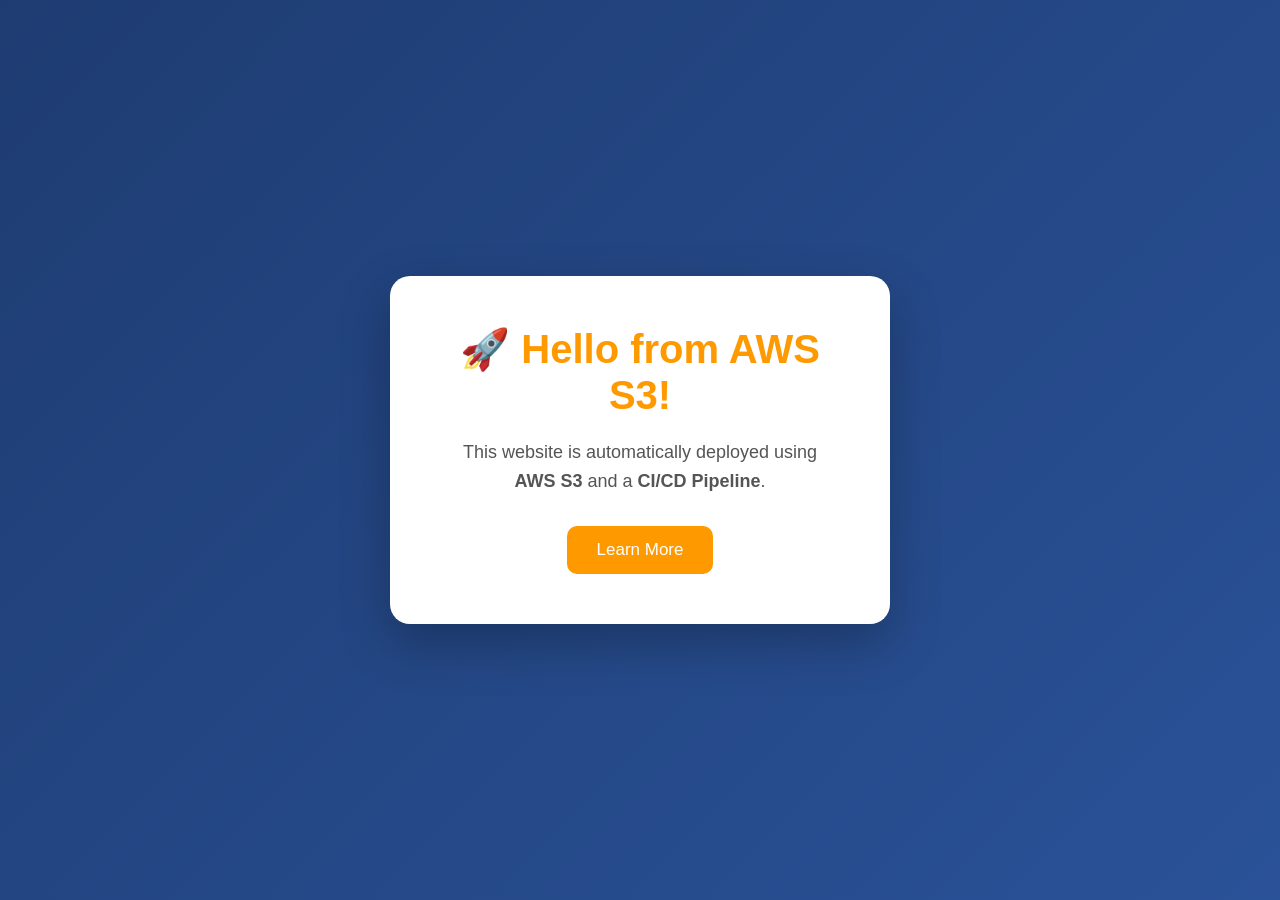
==== index.html @ dc31e112 "First Version of the Page" ====
<!DOCTYPE html>
<html lang="en">
<head>
    <meta charset="UTF-8">
    <meta name="viewport" content="width=device-width, initial-scale=1.0">
    <title>AWS CI/CD Demo</title>
    <link rel="stylesheet" href="style.css">
</head>
<body>

<div class="container">
    <h1>🚀 Hello from AWS S3!</h1>

    <p>
        This website is automatically deployed using
        <strong>AWS S3</strong> and a <strong>CI/CD Pipeline</strong>.
    </p>

    <button id="btn">Learn More</button>
</div>

<script src="script.js"></script>
</body>
</html>
---- style.css ----
* {
    margin: 0;
    padding: 0;
    box-sizing: border-box;
}

body {
    font-family: Arial, Helvetica, sans-serif;
    height: 100vh;
    display: flex;
    justify-content: center;
    align-items: center;

    background: linear-gradient(135deg, #1e3c72, #2a5298);
}

.container {
    background: white;
    padding: 50px;
    width: 500px;
    max-width: 90%;
    border-radius: 20px;
    text-align: center;

    box-shadow: 0 20px 50px rgba(0,0,0,0.25);

    animation: fadeIn 1s ease;
}

h1 {
    color: #FF9900;
    margin-bottom: 20px;
    font-size: 2.5rem;
}

p {
    color: #555;
    font-size: 18px;
    line-height: 1.6;
    margin-bottom: 30px;
}

button {
    background: #FF9900;
    color: white;
    border: none;
    padding: 14px 30px;
    font-size: 17px;
    border-radius: 10px;
    cursor: pointer;
    transition: 0.3s;
}

button:hover {
    background: #e67e00;
    transform: scale(1.05);
}

@keyframes fadeIn {
    from {
        opacity: 0;
        transform: translateY(30px);
    }

    to {
        opacity: 1;
        transform: translateY(0);
    }
}
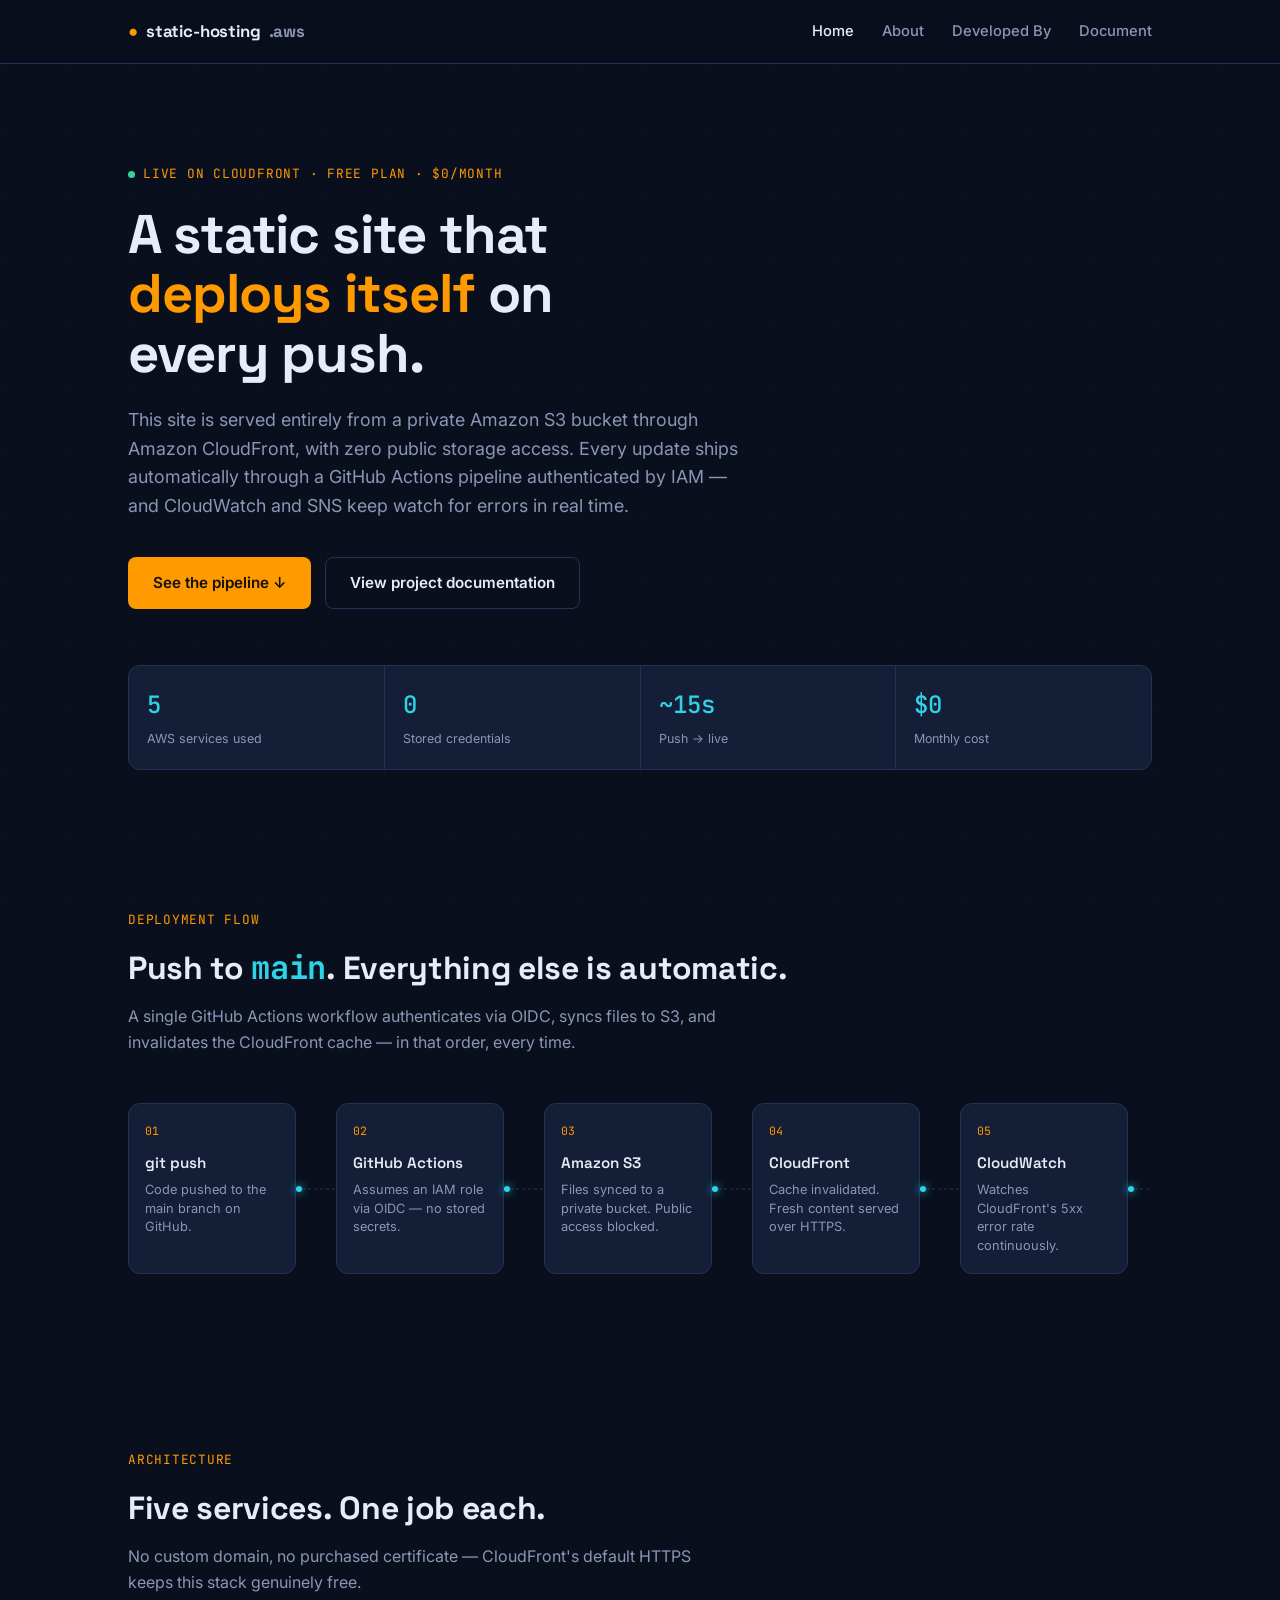
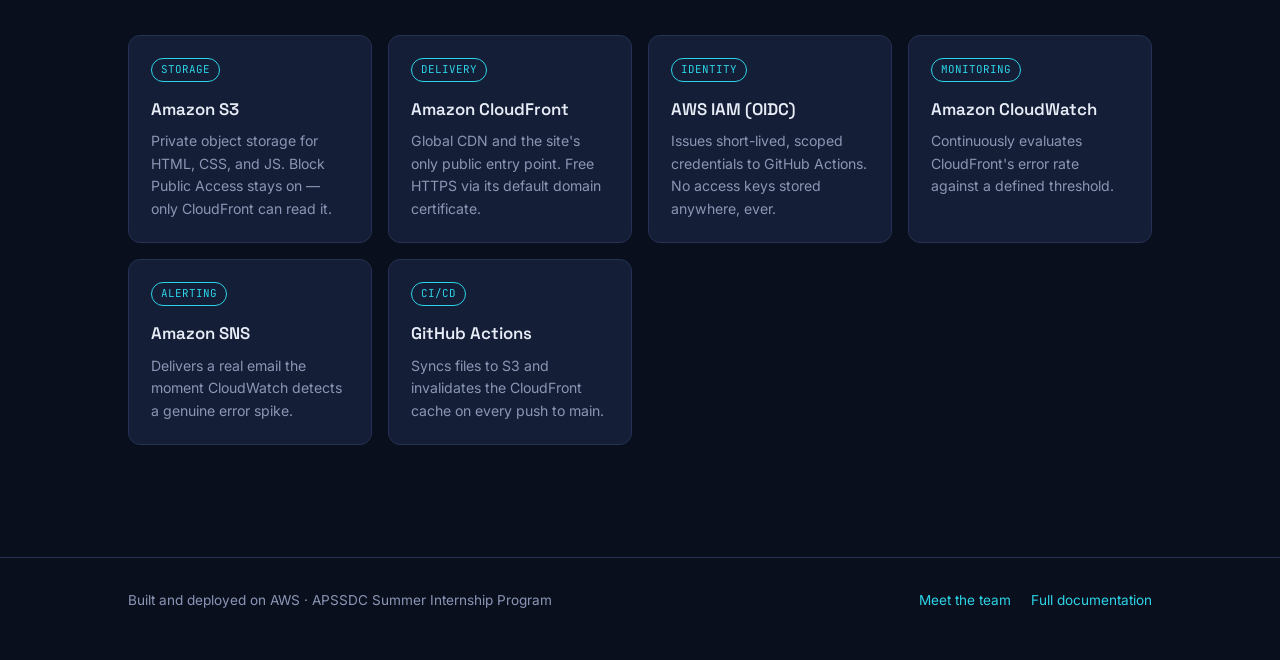
==== commit 1df02f9b: "Add files via upload Updated the final version of the project" ====
--- a/index.html
+++ b/index.html
@@ -1,24 +1,150 @@
 <!DOCTYPE html>
 <html lang="en">
 <head>
-    <meta charset="UTF-8">
-    <meta name="viewport" content="width=device-width, initial-scale=1.0">
-    <title>AWS CI/CD Demo</title>
-    <link rel="stylesheet" href="style.css">
+<meta charset="UTF-8">
+<meta name="viewport" content="width=device-width, initial-scale=1.0">
+<title>Static Website Hosting on AWS — S3 + CloudFront + IAM + CloudWatch + SNS</title>
+<meta name="description" content="A private S3 origin served through CloudFront, deployed automatically via GitHub Actions using IAM OIDC federation, monitored by CloudWatch and SNS.">
+<link rel="stylesheet" href="style.css">
 </head>
 <body>
 
-<div class="container">
-    <h1>🚀 Hello from AWS S3!</h1>
+<nav class="nav">
+  <div class="nav-inner">
+    <div class="brand"><span class="dot">●</span> static-hosting<span style="color:var(--text-muted)">.aws</span></div>
+    <div class="nav-links">
+      <a href="index.html" class="active">Home</a>
+      <a href="about.html">About</a>
+      <a href="team.html">Developed By</a>
+      <a href="document.html">Document</a>
+    </div>
+  </div>
+</nav>
 
-    <p>
-        This website is automatically deployed using
-        <strong>AWS S3</strong> and a <strong>CI/CD Pipeline</strong>.
+<header class="hero">
+  <div class="wrap">
+    <div class="eyebrow"><span class="pulse"></span> Live on CloudFront · Free plan · $0/month</div>
+    <h1>A static site that <span class="accent">deploys itself</span> on every push.</h1>
+    <p class="lede">
+      This site is served entirely from a private Amazon S3 bucket through Amazon CloudFront,
+      with zero public storage access. Every update ships automatically through a GitHub Actions
+      pipeline authenticated by IAM — and CloudWatch and SNS keep watch for errors in real time.
     </p>
+    <div class="cta-row">
+      <a href="#pipeline" class="btn btn-primary">See the pipeline ↓</a>
+      <a href="document.html" class="btn btn-ghost">View project documentation</a>
+    </div>
 
-    <button id="btn">Learn More</button>
-</div>
+    <div class="stats">
+      <div class="stat"><div class="num">5</div><div class="label">AWS services used</div></div>
+      <div class="stat"><div class="num">0</div><div class="label">Stored credentials</div></div>
+      <div class="stat"><div class="num">~15s</div><div class="label">Push → live</div></div>
+      <div class="stat"><div class="num">$0</div><div class="label">Monthly cost</div></div>
+    </div>
+  </div>
+</header>
+
+<section id="pipeline">
+  <div class="wrap">
+    <div class="section-head">
+      <div class="eyebrow">Deployment flow</div>
+      <h2>Push to <code style="font-family:var(--font-mono); color:var(--signal)">main</code>. Everything else is automatic.</h2>
+      <p class="section-sub">A single GitHub Actions workflow authenticates via OIDC, syncs files to S3, and invalidates the CloudFront cache — in that order, every time.</p>
+    </div>
+
+    <div class="pipeline" id="pipeline-track">
+      <div class="pipe-step">
+        <span class="idx">01</span>
+        <div class="title">git push</div>
+        <div class="desc">Code pushed to the main branch on GitHub.</div>
+      </div>
+      <div class="pipe-connector"><div class="runner"></div><svg viewBox="0 0 40 2"><line x1="0" y1="1" x2="40" y2="1" stroke="currentColor" stroke-width="1" stroke-dasharray="3 3"/></svg></div>
+      <div class="pipe-step">
+        <span class="idx">02</span>
+        <div class="title">GitHub Actions</div>
+        <div class="desc">Assumes an IAM role via OIDC — no stored secrets.</div>
+      </div>
+      <div class="pipe-connector"><div class="runner" style="animation-delay:0.5s"></div><svg viewBox="0 0 40 2"><line x1="0" y1="1" x2="40" y2="1" stroke="currentColor" stroke-width="1" stroke-dasharray="3 3"/></svg></div>
+      <div class="pipe-step">
+        <span class="idx">03</span>
+        <div class="title">Amazon S3</div>
+        <div class="desc">Files synced to a private bucket. Public access blocked.</div>
+      </div>
+      <div class="pipe-connector"><div class="runner" style="animation-delay:1s"></div><svg viewBox="0 0 40 2"><line x1="0" y1="1" x2="40" y2="1" stroke="currentColor" stroke-width="1" stroke-dasharray="3 3"/></svg></div>
+      <div class="pipe-step">
+        <span class="idx">04</span>
+        <div class="title">CloudFront</div>
+        <div class="desc">Cache invalidated. Fresh content served over HTTPS.</div>
+      </div>
+      <div class="pipe-connector"><div class="runner" style="animation-delay:1.5s"></div><svg viewBox="0 0 40 2"><line x1="0" y1="1" x2="40" y2="1" stroke="currentColor" stroke-width="1" stroke-dasharray="3 3"/></svg></div>
+      <div class="pipe-step">
+        <span class="idx">05</span>
+        <div class="title">CloudWatch</div>
+        <div class="desc">Watches CloudFront's 5xx error rate continuously.</div>
+      </div>
+      <div class="pipe-connector"><div class="runner" style="animation-delay:2s"></div><svg viewBox="0 0 40 2"><line x1="0" y1="1" x2="40" y2="1" stroke="currentColor" stroke-width="1" stroke-dasharray="3 3"/></svg></div>
+      <div class="pipe-step">
+        <span class="idx">06</span>
+        <div class="title">SNS</div>
+        <div class="desc">Emails the team the moment an alarm fires.</div>
+      </div>
+    </div>
+  </div>
+</section>
+
+<section>
+  <div class="wrap">
+    <div class="section-head">
+      <div class="eyebrow">Architecture</div>
+      <h2>Five services. One job each.</h2>
+      <p class="section-sub">No custom domain, no purchased certificate — CloudFront's default HTTPS keeps this stack genuinely free.</p>
+    </div>
+
+    <div class="grid">
+      <div class="card">
+        <div class="icon-row"><span class="tag">STORAGE</span></div>
+        <h3>Amazon S3</h3>
+        <p>Private object storage for HTML, CSS, and JS. Block Public Access stays on — only CloudFront can read it.</p>
+      </div>
+      <div class="card">
+        <div class="icon-row"><span class="tag">DELIVERY</span></div>
+        <h3>Amazon CloudFront</h3>
+        <p>Global CDN and the site's only public entry point. Free HTTPS via its default domain certificate.</p>
+      </div>
+      <div class="card">
+        <div class="icon-row"><span class="tag">IDENTITY</span></div>
+        <h3>AWS IAM (OIDC)</h3>
+        <p>Issues short-lived, scoped credentials to GitHub Actions. No access keys stored anywhere, ever.</p>
+      </div>
+      <div class="card">
+        <div class="icon-row"><span class="tag">MONITORING</span></div>
+        <h3>Amazon CloudWatch</h3>
+        <p>Continuously evaluates CloudFront's error rate against a defined threshold.</p>
+      </div>
+      <div class="card">
+        <div class="icon-row"><span class="tag">ALERTING</span></div>
+        <h3>Amazon SNS</h3>
+        <p>Delivers a real email the moment CloudWatch detects a genuine error spike.</p>
+      </div>
+      <div class="card">
+        <div class="icon-row"><span class="tag">CI/CD</span></div>
+        <h3>GitHub Actions</h3>
+        <p>Syncs files to S3 and invalidates the CloudFront cache on every push to main.</p>
+      </div>
+    </div>
+  </div>
+</section>
+
+<footer>
+  <div class="wrap footer-inner">
+    <div>Built and deployed on AWS · APSSDC Summer Internship Program</div>
+    <div class="footer-links">
+      <a href="team.html">Meet the team</a>
+      <a href="document.html">Full documentation</a>
+    </div>
+  </div>
+</footer>
 
 <script src="script.js"></script>
 </body>
-</html>+</html>
--- a/style.css
+++ b/style.css
@@ -1,69 +1,496 @@
-* {
-    margin: 0;
-    padding: 0;
-    box-sizing: border-box;
-}
+/* ============================================
+   Static Website Hosting on AWS — showcase site
+   Token system: deep navy / infra-orange / signal-cyan
+   ============================================ */
+
+@import url('https://fonts.googleapis.com/css2?family=Space+Grotesk:wght@500;600;700&family=Inter:wght@400;500;600&family=JetBrains+Mono:wght@400;500&display=swap');
+
+:root {
+  --bg: #0A0F1E;
+  --bg-raised: #10182C;
+  --surface: #141E36;
+  --surface-border: #253253;
+  --text: #E7ECF7;
+  --text-muted: #8B96B5;
+  --accent: #FF9900;
+  --accent-soft: #FFB84D;
+  --signal: #2DD4E8;
+  --ok: #34D399;
+
+  --font-display: 'Space Grotesk', sans-serif;
+  --font-body: 'Inter', sans-serif;
+  --font-mono: 'JetBrains Mono', monospace;
+
+  --radius: 12px;
+  --max-w: 1080px;
+}
+
+* { margin: 0; padding: 0; box-sizing: border-box; }
+
+html { scroll-behavior: smooth; }
 
 body {
-    font-family: Arial, Helvetica, sans-serif;
-    height: 100vh;
-    display: flex;
-    justify-content: center;
-    align-items: center;
-
-    background: linear-gradient(135deg, #1e3c72, #2a5298);
-}
-
-.container {
-    background: white;
-    padding: 50px;
-    width: 500px;
-    max-width: 90%;
-    border-radius: 20px;
-    text-align: center;
-
-    box-shadow: 0 20px 50px rgba(0,0,0,0.25);
-
-    animation: fadeIn 1s ease;
+  background: var(--bg);
+  color: var(--text);
+  font-family: var(--font-body);
+  line-height: 1.6;
+  -webkit-font-smoothing: antialiased;
+}
+
+/* subtle ambient grid backdrop */
+body::before {
+  content: "";
+  position: fixed;
+  inset: 0;
+  background-image:
+    linear-gradient(var(--surface-border) 1px, transparent 1px),
+    linear-gradient(90deg, var(--surface-border) 1px, transparent 1px);
+  background-size: 64px 64px;
+  opacity: 0.08;
+  pointer-events: none;
+  z-index: 0;
+}
+
+a { color: var(--signal); text-decoration: none; }
+a:hover { text-decoration: underline; }
+a:focus-visible, button:focus-visible {
+  outline: 2px solid var(--signal);
+  outline-offset: 3px;
+}
+
+.wrap {
+  max-width: var(--max-w);
+  margin: 0 auto;
+  padding: 0 28px;
+  position: relative;
+  z-index: 1;
+}
+
+/* ---------- Nav ---------- */
+.nav {
+  position: sticky;
+  top: 0;
+  z-index: 10;
+  backdrop-filter: blur(10px);
+  background: rgba(10, 15, 30, 0.85);
+  border-bottom: 1px solid var(--surface-border);
+}
+.nav-inner {
+  max-width: var(--max-w);
+  margin: 0 auto;
+  padding: 18px 28px;
+  display: flex;
+  align-items: center;
+  justify-content: space-between;
+}
+.brand {
+  font-family: var(--font-display);
+  font-weight: 700;
+  font-size: 1.05rem;
+  color: var(--text);
+  letter-spacing: -0.01em;
+  display: flex;
+  align-items: center;
+  gap: 8px;
+}
+.brand .dot { color: var(--accent); }
+.nav-links {
+  display: flex;
+  gap: 28px;
+  font-size: 0.92rem;
+  font-weight: 500;
+}
+.nav-links a { color: var(--text-muted); }
+.nav-links a:hover, .nav-links a.active { color: var(--text); text-decoration: none; }
+
+/* ---------- Hero ---------- */
+.hero {
+  padding: 96px 0 64px;
+}
+.eyebrow {
+  font-family: var(--font-mono);
+  font-size: 0.8rem;
+  color: var(--accent);
+  letter-spacing: 0.06em;
+  text-transform: uppercase;
+  display: inline-flex;
+  align-items: center;
+  gap: 8px;
+  margin-bottom: 20px;
+}
+.eyebrow .pulse {
+  width: 7px; height: 7px;
+  border-radius: 50%;
+  background: var(--ok);
+  box-shadow: 0 0 0 0 rgba(52, 211, 153, 0.6);
+  animation: pulse 2s infinite;
+}
+@keyframes pulse {
+  0% { box-shadow: 0 0 0 0 rgba(52,211,153,0.5); }
+  70% { box-shadow: 0 0 0 8px rgba(52,211,153,0); }
+  100% { box-shadow: 0 0 0 0 rgba(52,211,153,0); }
 }
 
 h1 {
-    color: #FF9900;
-    margin-bottom: 20px;
-    font-size: 2.5rem;
-}
-
-p {
-    color: #555;
-    font-size: 18px;
-    line-height: 1.6;
-    margin-bottom: 30px;
-}
-
-button {
-    background: #FF9900;
-    color: white;
-    border: none;
-    padding: 14px 30px;
-    font-size: 17px;
-    border-radius: 10px;
-    cursor: pointer;
-    transition: 0.3s;
-}
-
-button:hover {
-    background: #e67e00;
-    transform: scale(1.05);
-}
-
-@keyframes fadeIn {
-    from {
-        opacity: 0;
-        transform: translateY(30px);
-    }
-
-    to {
-        opacity: 1;
-        transform: translateY(0);
-    }
-}+  font-family: var(--font-display);
+  font-weight: 700;
+  font-size: clamp(2.2rem, 5vw, 3.4rem);
+  line-height: 1.1;
+  letter-spacing: -0.02em;
+  max-width: 16ch;
+  margin-bottom: 22px;
+}
+h1 .accent { color: var(--accent); }
+
+.lede {
+  font-size: 1.12rem;
+  color: var(--text-muted);
+  max-width: 56ch;
+  margin-bottom: 36px;
+}
+
+.cta-row { display: flex; gap: 14px; flex-wrap: wrap; margin-bottom: 56px; }
+
+.btn {
+  display: inline-flex;
+  align-items: center;
+  gap: 8px;
+  padding: 13px 24px;
+  border-radius: 8px;
+  font-weight: 600;
+  font-size: 0.95rem;
+  font-family: var(--font-body);
+  cursor: pointer;
+  border: 1px solid transparent;
+  transition: transform 0.15s ease, background 0.15s ease, border-color .15s ease;
+}
+.btn:hover { text-decoration: none; transform: translateY(-1px); }
+.btn-primary { background: var(--accent); color: #14100A; }
+.btn-primary:hover { background: var(--accent-soft); }
+.btn-ghost {
+  background: transparent;
+  color: var(--text);
+  border-color: var(--surface-border);
+}
+.btn-ghost:hover { border-color: var(--signal); }
+
+/* stat strip */
+.stats {
+  display: grid;
+  grid-template-columns: repeat(4, 1fr);
+  gap: 1px;
+  background: var(--surface-border);
+  border: 1px solid var(--surface-border);
+  border-radius: var(--radius);
+  overflow: hidden;
+}
+.stat {
+  background: var(--surface);
+  padding: 20px 18px;
+}
+.stat .num {
+  font-family: var(--font-mono);
+  font-size: 1.5rem;
+  color: var(--signal);
+  font-weight: 500;
+}
+.stat .label {
+  font-size: 0.78rem;
+  color: var(--text-muted);
+  margin-top: 4px;
+}
+
+/* ---------- Section shared ---------- */
+section { padding: 72px 0; position: relative; z-index: 1; }
+.section-head { margin-bottom: 40px; }
+.section-head .eyebrow { margin-bottom: 12px; }
+h2 {
+  font-family: var(--font-display);
+  font-size: clamp(1.5rem, 3vw, 2rem);
+  font-weight: 700;
+  letter-spacing: -0.01em;
+  margin-bottom: 10px;
+}
+.section-sub { color: var(--text-muted); max-width: 60ch; }
+
+/* ---------- Pipeline / architecture flow ---------- */
+.pipeline {
+  display: flex;
+  align-items: stretch;
+  gap: 0;
+  overflow-x: auto;
+  padding: 8px 0 20px;
+  margin-bottom: 8px;
+}
+.pipe-step {
+  flex: 0 0 168px;
+  background: var(--surface);
+  border: 1px solid var(--surface-border);
+  border-radius: var(--radius);
+  padding: 18px 16px;
+  position: relative;
+}
+.pipe-step .idx {
+  font-family: var(--font-mono);
+  font-size: 0.72rem;
+  color: var(--accent);
+  margin-bottom: 10px;
+  display: block;
+}
+.pipe-step .title {
+  font-family: var(--font-display);
+  font-weight: 600;
+  font-size: 0.95rem;
+  margin-bottom: 6px;
+}
+.pipe-step .desc {
+  font-size: 0.8rem;
+  color: var(--text-muted);
+  line-height: 1.45;
+}
+.pipe-connector {
+  flex: 0 0 40px;
+  display: flex;
+  align-items: center;
+  justify-content: center;
+  color: var(--surface-border);
+  position: relative;
+}
+.pipe-connector svg { width: 100%; overflow: visible; }
+.pipe-connector .runner {
+  position: absolute;
+  top: 50%;
+  left: 0;
+  width: 6px; height: 6px;
+  border-radius: 50%;
+  background: var(--signal);
+  transform: translateY(-50%);
+  animation: run 3.2s linear infinite;
+  box-shadow: 0 0 8px var(--signal);
+}
+@keyframes run {
+  0% { left: 0; opacity: 0; }
+  10% { opacity: 1; }
+  90% { opacity: 1; }
+  100% { left: 100%; opacity: 0; }
+}
+
+/* ---------- Tech stack grid ---------- */
+.grid {
+  display: grid;
+  grid-template-columns: repeat(auto-fit, minmax(230px, 1fr));
+  gap: 16px;
+}
+.card {
+  background: var(--surface);
+  border: 1px solid var(--surface-border);
+  border-radius: var(--radius);
+  padding: 22px;
+  transition: border-color .15s ease;
+}
+.card:hover { border-color: var(--accent); }
+.card .icon-row {
+  display: flex;
+  align-items: center;
+  justify-content: space-between;
+  margin-bottom: 14px;
+}
+.card .tag {
+  font-family: var(--font-mono);
+  font-size: 0.68rem;
+  color: var(--signal);
+  border: 1px solid var(--signal);
+  border-radius: 20px;
+  padding: 2px 9px;
+}
+.card h3 {
+  font-family: var(--font-display);
+  font-size: 1.05rem;
+  font-weight: 600;
+  margin-bottom: 8px;
+}
+.card p { font-size: 0.88rem; color: var(--text-muted); }
+
+/* ---------- Doc download panel ---------- */
+.doc-panel {
+  background: linear-gradient(135deg, var(--surface) 0%, var(--bg-raised) 100%);
+  border: 1px solid var(--surface-border);
+  border-radius: var(--radius);
+  padding: 36px;
+  display: flex;
+  align-items: center;
+  justify-content: space-between;
+  gap: 24px;
+  flex-wrap: wrap;
+}
+.doc-panel .file-badge {
+  width: 46px; height: 46px;
+  border-radius: 10px;
+  background: rgba(255,153,0,0.12);
+  color: var(--accent);
+  display: flex; align-items: center; justify-content: center;
+  font-family: var(--font-mono);
+  font-size: 0.68rem;
+  font-weight: 600;
+  flex-shrink: 0;
+}
+.doc-panel .doc-info { display: flex; gap: 16px; align-items: center; flex: 1; min-width: 220px; }
+.doc-panel h3 { font-family: var(--font-display); font-size: 1.05rem; margin-bottom: 4px; }
+.doc-panel p { font-size: 0.85rem; color: var(--text-muted); }
+
+/* ---------- Footer ---------- */
+footer {
+  border-top: 1px solid var(--surface-border);
+  padding: 32px 0 48px;
+  margin-top: 40px;
+}
+.footer-inner {
+  display: flex;
+  justify-content: space-between;
+  align-items: center;
+  flex-wrap: wrap;
+  gap: 12px;
+  font-size: 0.85rem;
+  color: var(--text-muted);
+}
+.footer-links { display: flex; gap: 20px; }
+
+/* ---------- About page specifics ---------- */
+.about-hero { padding: 72px 0 40px; }
+.about-grid {
+  display: grid;
+  grid-template-columns: 1.3fr 1fr;
+  gap: 40px;
+  align-items: start;
+}
+@media (max-width: 760px) { .about-grid { grid-template-columns: 1fr; } }
+.timeline { border-left: 2px solid var(--surface-border); padding-left: 24px; display: flex; flex-direction: column; gap: 22px; }
+.timeline-item .phase {
+  font-family: var(--font-mono);
+  font-size: 0.72rem;
+  color: var(--accent);
+}
+.timeline-item h4 {
+  font-family: var(--font-display);
+  font-size: 0.98rem;
+  margin: 4px 0 4px;
+}
+.timeline-item p { font-size: 0.85rem; color: var(--text-muted); }
+
+.side-card {
+  background: var(--surface);
+  border: 1px solid var(--surface-border);
+  border-radius: var(--radius);
+  padding: 24px;
+}
+.side-card h3 { font-family: var(--font-display); font-size: 1rem; margin-bottom: 14px; }
+.side-list { list-style: none; display: flex; flex-direction: column; gap: 10px; }
+.side-list li {
+  font-size: 0.88rem;
+  color: var(--text-muted);
+  display: flex;
+  justify-content: space-between;
+  border-bottom: 1px dashed var(--surface-border);
+  padding-bottom: 10px;
+}
+.side-list li span:last-child { color: var(--text); font-family: var(--font-mono); font-size: 0.8rem; }
+
+/* ---------- Responsive ---------- */
+@media (max-width: 640px) {
+  .stats { grid-template-columns: repeat(2, 1fr); }
+  .doc-panel { flex-direction: column; align-items: flex-start; }
+  .nav-links { gap: 16px; font-size: 0.85rem; }
+}
+
+@media (prefers-reduced-motion: reduce) {
+  * { animation-duration: 0.001ms !important; animation-iteration-count: 1 !important; transition: none !important; }
+}
+
+/* ---------- Team tiles (Developed By) ---------- */
+.team-grid {
+  display: grid;
+  grid-template-columns: repeat(auto-fit, minmax(220px, 1fr));
+  gap: 18px;
+}
+.team-tile {
+  background: var(--surface);
+  border: 1px solid var(--surface-border);
+  border-radius: var(--radius);
+  padding: 26px 22px;
+  aspect-ratio: 1 / 1;
+  display: flex;
+  flex-direction: column;
+  justify-content: space-between;
+  transition: border-color .15s ease, transform .15s ease;
+}
+.team-tile:hover { border-color: var(--accent); transform: translateY(-2px); }
+.team-tile .avatar {
+  width: 52px; height: 52px;
+  border-radius: 10px;
+  background: rgba(255,153,0,0.12);
+  color: var(--accent);
+  display: flex; align-items: center; justify-content: center;
+  font-family: var(--font-display);
+  font-weight: 700;
+  font-size: 1.1rem;
+  margin-bottom: 16px;
+}
+.team-tile h3 {
+  font-family: var(--font-display);
+  font-size: 1.02rem;
+  font-weight: 600;
+  margin-bottom: 6px;
+  line-height: 1.3;
+}
+.team-tile .role {
+  font-family: var(--font-mono);
+  font-size: 0.72rem;
+  color: var(--signal);
+  margin-bottom: 14px;
+}
+.team-tile .meta {
+  font-size: 0.78rem;
+  color: var(--text-muted);
+  display: flex;
+  flex-direction: column;
+  gap: 3px;
+  border-top: 1px dashed var(--surface-border);
+  padding-top: 12px;
+}
+.team-tile .meta span b { color: var(--text); font-weight: 500; }
+
+/* ---------- Document page ---------- */
+.doc-grid {
+  display: grid;
+  grid-template-columns: repeat(auto-fit, minmax(260px, 1fr));
+  gap: 18px;
+}
+.doc-card {
+  background: var(--surface);
+  border: 1px solid var(--surface-border);
+  border-radius: var(--radius);
+  padding: 28px 24px;
+  display: flex;
+  flex-direction: column;
+  gap: 16px;
+}
+.doc-card .badge-row { display: flex; align-items: center; justify-content: space-between; }
+.doc-card .filetype {
+  font-family: var(--font-mono);
+  font-size: 0.72rem;
+  font-weight: 600;
+  padding: 4px 10px;
+  border-radius: 6px;
+}
+.doc-card .filetype.pdf { color: #FF6B6B; background: rgba(255,107,107,0.12); }
+.doc-card .filetype.docx { color: #4D9FFF; background: rgba(77,159,255,0.12); }
+.doc-card h3 { font-family: var(--font-display); font-size: 1.1rem; }
+.doc-card p { font-size: 0.86rem; color: var(--text-muted); }
+.doc-meta-row {
+  display: flex; gap: 18px; font-size: 0.78rem; color: var(--text-muted);
+  font-family: var(--font-mono); border-top: 1px dashed var(--surface-border); padding-top: 14px;
+}
+
+/* ---------- Simple content page hero ---------- */
+.page-hero { padding: 72px 0 40px; }
+.page-hero h1 { max-width: none; }
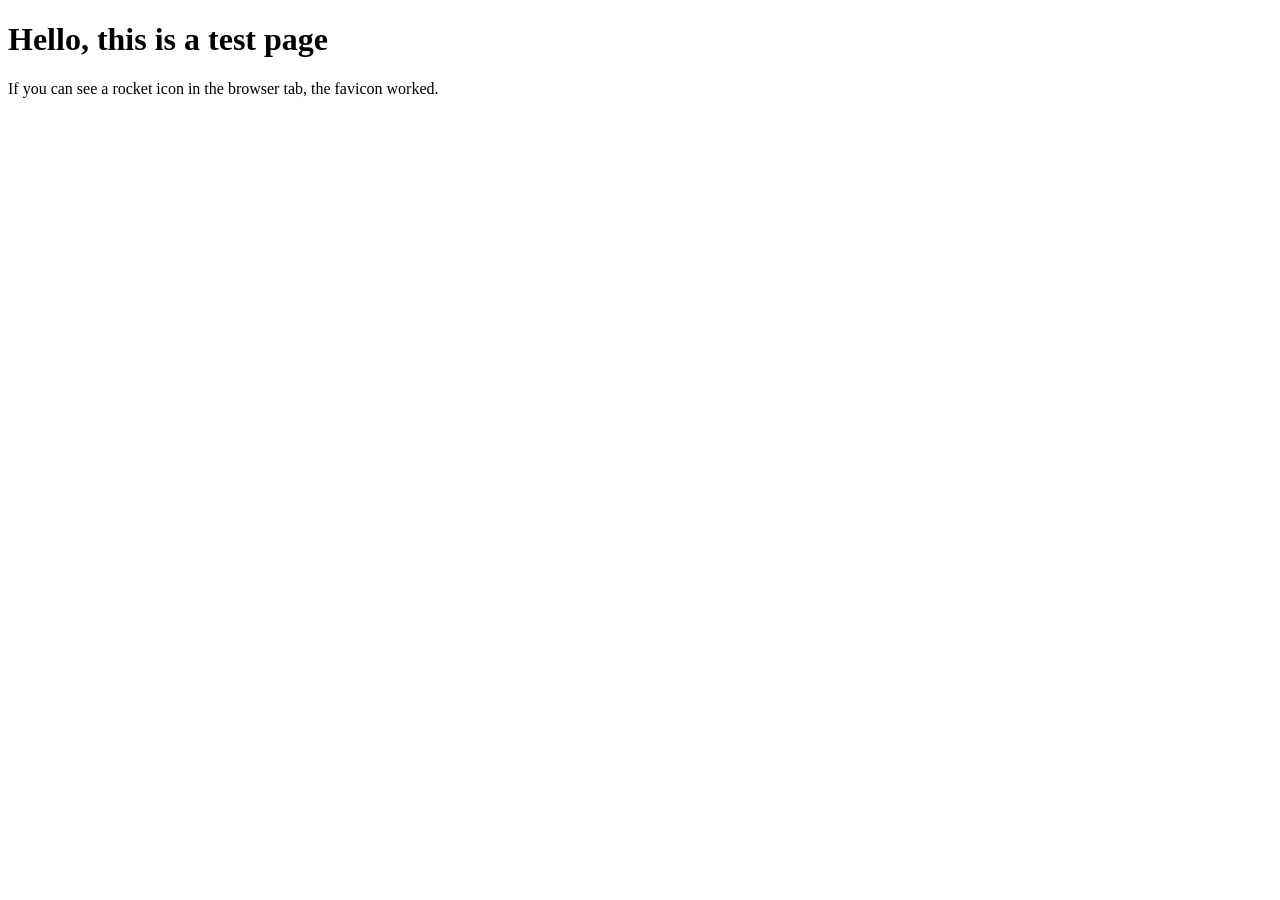
==== commit 9b372b99: "Test 1" ====
--- a/index.html
+++ b/index.html
@@ -1,150 +1,12 @@
 <!DOCTYPE html>
 <html lang="en">
 <head>
-<meta charset="UTF-8">
-<meta name="viewport" content="width=device-width, initial-scale=1.0">
-<title>Static Website Hosting on AWS — S3 + CloudFront + IAM + CloudWatch + SNS</title>
-<meta name="description" content="A private S3 origin served through CloudFront, deployed automatically via GitHub Actions using IAM OIDC federation, monitored by CloudWatch and SNS.">
-<link rel="stylesheet" href="style.css">
+  <meta charset="UTF-8">
+  <title>Test Page</title>
+  <link rel="icon" href="data:image/svg+xml,<svg xmlns=%22http://www.w3.org/2000/svg%22 viewBox=%220 0 100 100%22><text y=%22.9em%22 font-size=%2290%22>🚀</text></svg>">
 </head>
 <body>
-
-<nav class="nav">
-  <div class="nav-inner">
-    <div class="brand"><span class="dot">●</span> static-hosting<span style="color:var(--text-muted)">.aws</span></div>
-    <div class="nav-links">
-      <a href="index.html" class="active">Home</a>
-      <a href="about.html">About</a>
-      <a href="team.html">Developed By</a>
-      <a href="document.html">Document</a>
-    </div>
-  </div>
-</nav>
-
-<header class="hero">
-  <div class="wrap">
-    <div class="eyebrow"><span class="pulse"></span> Live on CloudFront · Free plan · $0/month</div>
-    <h1>A static site that <span class="accent">deploys itself</span> on every push.</h1>
-    <p class="lede">
-      This site is served entirely from a private Amazon S3 bucket through Amazon CloudFront,
-      with zero public storage access. Every update ships automatically through a GitHub Actions
-      pipeline authenticated by IAM — and CloudWatch and SNS keep watch for errors in real time.
-    </p>
-    <div class="cta-row">
-      <a href="#pipeline" class="btn btn-primary">See the pipeline ↓</a>
-      <a href="document.html" class="btn btn-ghost">View project documentation</a>
-    </div>
-
-    <div class="stats">
-      <div class="stat"><div class="num">5</div><div class="label">AWS services used</div></div>
-      <div class="stat"><div class="num">0</div><div class="label">Stored credentials</div></div>
-      <div class="stat"><div class="num">~15s</div><div class="label">Push → live</div></div>
-      <div class="stat"><div class="num">$0</div><div class="label">Monthly cost</div></div>
-    </div>
-  </div>
-</header>
-
-<section id="pipeline">
-  <div class="wrap">
-    <div class="section-head">
-      <div class="eyebrow">Deployment flow</div>
-      <h2>Push to <code style="font-family:var(--font-mono); color:var(--signal)">main</code>. Everything else is automatic.</h2>
-      <p class="section-sub">A single GitHub Actions workflow authenticates via OIDC, syncs files to S3, and invalidates the CloudFront cache — in that order, every time.</p>
-    </div>
-
-    <div class="pipeline" id="pipeline-track">
-      <div class="pipe-step">
-        <span class="idx">01</span>
-        <div class="title">git push</div>
-        <div class="desc">Code pushed to the main branch on GitHub.</div>
-      </div>
-      <div class="pipe-connector"><div class="runner"></div><svg viewBox="0 0 40 2"><line x1="0" y1="1" x2="40" y2="1" stroke="currentColor" stroke-width="1" stroke-dasharray="3 3"/></svg></div>
-      <div class="pipe-step">
-        <span class="idx">02</span>
-        <div class="title">GitHub Actions</div>
-        <div class="desc">Assumes an IAM role via OIDC — no stored secrets.</div>
-      </div>
-      <div class="pipe-connector"><div class="runner" style="animation-delay:0.5s"></div><svg viewBox="0 0 40 2"><line x1="0" y1="1" x2="40" y2="1" stroke="currentColor" stroke-width="1" stroke-dasharray="3 3"/></svg></div>
-      <div class="pipe-step">
-        <span class="idx">03</span>
-        <div class="title">Amazon S3</div>
-        <div class="desc">Files synced to a private bucket. Public access blocked.</div>
-      </div>
-      <div class="pipe-connector"><div class="runner" style="animation-delay:1s"></div><svg viewBox="0 0 40 2"><line x1="0" y1="1" x2="40" y2="1" stroke="currentColor" stroke-width="1" stroke-dasharray="3 3"/></svg></div>
-      <div class="pipe-step">
-        <span class="idx">04</span>
-        <div class="title">CloudFront</div>
-        <div class="desc">Cache invalidated. Fresh content served over HTTPS.</div>
-      </div>
-      <div class="pipe-connector"><div class="runner" style="animation-delay:1.5s"></div><svg viewBox="0 0 40 2"><line x1="0" y1="1" x2="40" y2="1" stroke="currentColor" stroke-width="1" stroke-dasharray="3 3"/></svg></div>
-      <div class="pipe-step">
-        <span class="idx">05</span>
-        <div class="title">CloudWatch</div>
-        <div class="desc">Watches CloudFront's 5xx error rate continuously.</div>
-      </div>
-      <div class="pipe-connector"><div class="runner" style="animation-delay:2s"></div><svg viewBox="0 0 40 2"><line x1="0" y1="1" x2="40" y2="1" stroke="currentColor" stroke-width="1" stroke-dasharray="3 3"/></svg></div>
-      <div class="pipe-step">
-        <span class="idx">06</span>
-        <div class="title">SNS</div>
-        <div class="desc">Emails the team the moment an alarm fires.</div>
-      </div>
-    </div>
-  </div>
-</section>
-
-<section>
-  <div class="wrap">
-    <div class="section-head">
-      <div class="eyebrow">Architecture</div>
-      <h2>Five services. One job each.</h2>
-      <p class="section-sub">No custom domain, no purchased certificate — CloudFront's default HTTPS keeps this stack genuinely free.</p>
-    </div>
-
-    <div class="grid">
-      <div class="card">
-        <div class="icon-row"><span class="tag">STORAGE</span></div>
-        <h3>Amazon S3</h3>
-        <p>Private object storage for HTML, CSS, and JS. Block Public Access stays on — only CloudFront can read it.</p>
-      </div>
-      <div class="card">
-        <div class="icon-row"><span class="tag">DELIVERY</span></div>
-        <h3>Amazon CloudFront</h3>
-        <p>Global CDN and the site's only public entry point. Free HTTPS via its default domain certificate.</p>
-      </div>
-      <div class="card">
-        <div class="icon-row"><span class="tag">IDENTITY</span></div>
-        <h3>AWS IAM (OIDC)</h3>
-        <p>Issues short-lived, scoped credentials to GitHub Actions. No access keys stored anywhere, ever.</p>
-      </div>
-      <div class="card">
-        <div class="icon-row"><span class="tag">MONITORING</span></div>
-        <h3>Amazon CloudWatch</h3>
-        <p>Continuously evaluates CloudFront's error rate against a defined threshold.</p>
-      </div>
-      <div class="card">
-        <div class="icon-row"><span class="tag">ALERTING</span></div>
-        <h3>Amazon SNS</h3>
-        <p>Delivers a real email the moment CloudWatch detects a genuine error spike.</p>
-      </div>
-      <div class="card">
-        <div class="icon-row"><span class="tag">CI/CD</span></div>
-        <h3>GitHub Actions</h3>
-        <p>Syncs files to S3 and invalidates the CloudFront cache on every push to main.</p>
-      </div>
-    </div>
-  </div>
-</section>
-
-<footer>
-  <div class="wrap footer-inner">
-    <div>Built and deployed on AWS · APSSDC Summer Internship Program</div>
-    <div class="footer-links">
-      <a href="team.html">Meet the team</a>
-      <a href="document.html">Full documentation</a>
-    </div>
-  </div>
-</footer>
-
-<script src="script.js"></script>
+  <h1>Hello, this is a test page</h1>
+  <p>If you can see a rocket icon in the browser tab, the favicon worked.</p>
 </body>
-</html>
+</html>
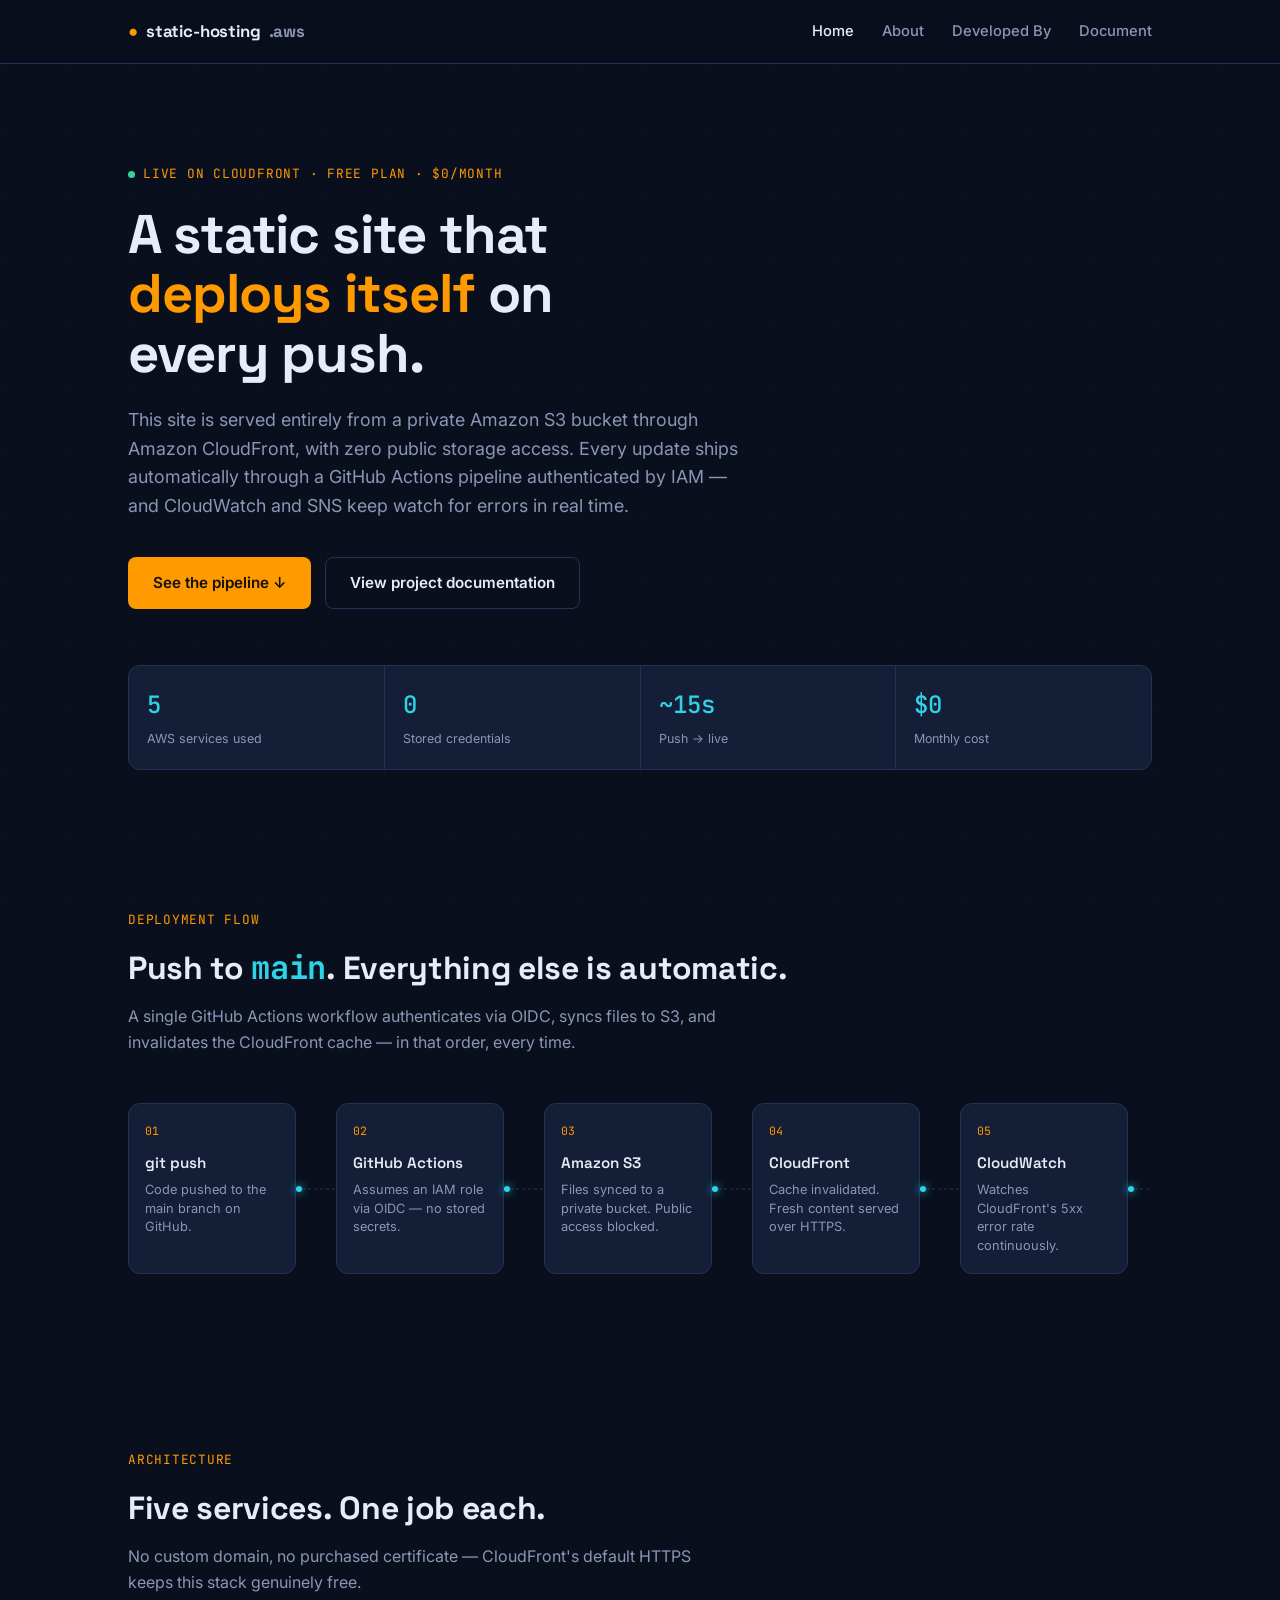
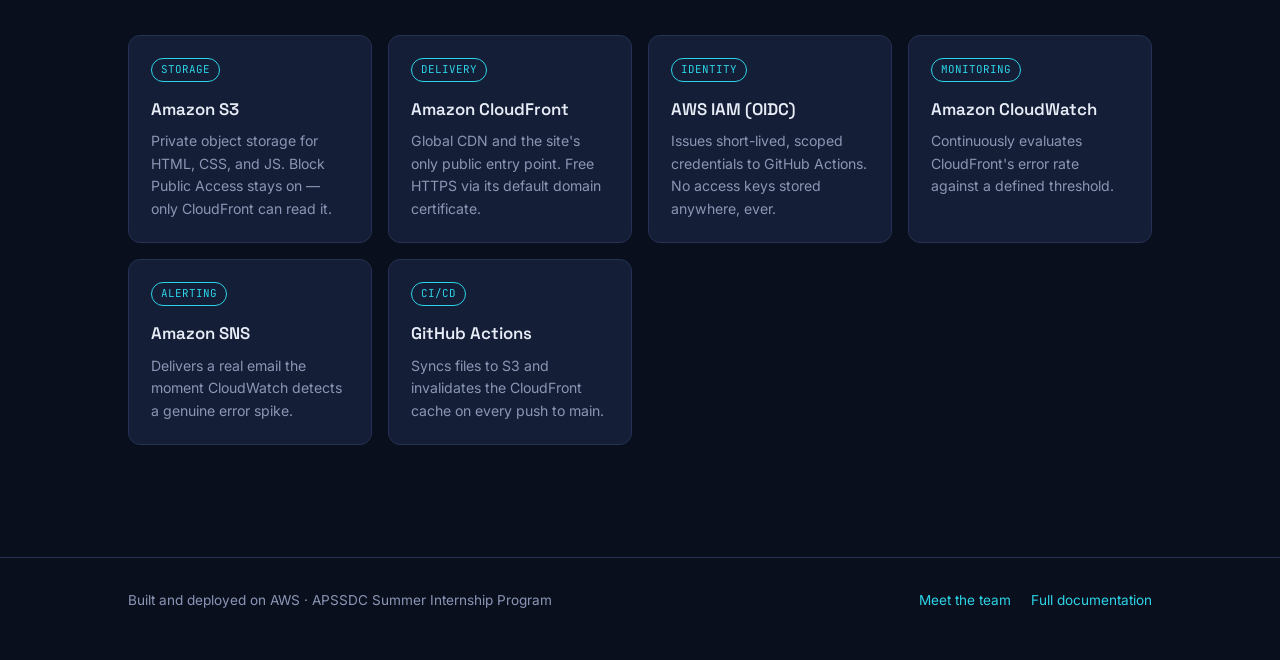
==== commit b853947a: "Reverted back to original" ====
--- a/index.html
+++ b/index.html
@@ -1,12 +1,150 @@
 <!DOCTYPE html>
 <html lang="en">
 <head>
-  <meta charset="UTF-8">
-  <title>Test Page</title>
-  <link rel="icon" href="data:image/svg+xml,<svg xmlns=%22http://www.w3.org/2000/svg%22 viewBox=%220 0 100 100%22><text y=%22.9em%22 font-size=%2290%22>🚀</text></svg>">
+<meta charset="UTF-8">
+<meta name="viewport" content="width=device-width, initial-scale=1.0">
+<title>Static Website Hosting on AWS — S3 + CloudFront + IAM + CloudWatch + SNS</title>
+<meta name="description" content="A private S3 origin served through CloudFront, deployed automatically via GitHub Actions using IAM OIDC federation, monitored by CloudWatch and SNS.">
+<link rel="stylesheet" href="style.css">
 </head>
 <body>
-  <h1>Hello, this is a test page</h1>
-  <p>If you can see a rocket icon in the browser tab, the favicon worked.</p>
+
+<nav class="nav">
+  <div class="nav-inner">
+    <div class="brand"><span class="dot">●</span> static-hosting<span style="color:var(--text-muted)">.aws</span></div>
+    <div class="nav-links">
+      <a href="index.html" class="active">Home</a>
+      <a href="about.html">About</a>
+      <a href="team.html">Developed By</a>
+      <a href="document.html">Document</a>
+    </div>
+  </div>
+</nav>
+
+<header class="hero">
+  <div class="wrap">
+    <div class="eyebrow"><span class="pulse"></span> Live on CloudFront · Free plan · $0/month</div>
+    <h1>A static site that <span class="accent">deploys itself</span> on every push.</h1>
+    <p class="lede">
+      This site is served entirely from a private Amazon S3 bucket through Amazon CloudFront,
+      with zero public storage access. Every update ships automatically through a GitHub Actions
+      pipeline authenticated by IAM — and CloudWatch and SNS keep watch for errors in real time.
+    </p>
+    <div class="cta-row">
+      <a href="#pipeline" class="btn btn-primary">See the pipeline ↓</a>
+      <a href="document.html" class="btn btn-ghost">View project documentation</a>
+    </div>
+
+    <div class="stats">
+      <div class="stat"><div class="num">5</div><div class="label">AWS services used</div></div>
+      <div class="stat"><div class="num">0</div><div class="label">Stored credentials</div></div>
+      <div class="stat"><div class="num">~15s</div><div class="label">Push → live</div></div>
+      <div class="stat"><div class="num">$0</div><div class="label">Monthly cost</div></div>
+    </div>
+  </div>
+</header>
+
+<section id="pipeline">
+  <div class="wrap">
+    <div class="section-head">
+      <div class="eyebrow">Deployment flow</div>
+      <h2>Push to <code style="font-family:var(--font-mono); color:var(--signal)">main</code>. Everything else is automatic.</h2>
+      <p class="section-sub">A single GitHub Actions workflow authenticates via OIDC, syncs files to S3, and invalidates the CloudFront cache — in that order, every time.</p>
+    </div>
+
+    <div class="pipeline" id="pipeline-track">
+      <div class="pipe-step">
+        <span class="idx">01</span>
+        <div class="title">git push</div>
+        <div class="desc">Code pushed to the main branch on GitHub.</div>
+      </div>
+      <div class="pipe-connector"><div class="runner"></div><svg viewBox="0 0 40 2"><line x1="0" y1="1" x2="40" y2="1" stroke="currentColor" stroke-width="1" stroke-dasharray="3 3"/></svg></div>
+      <div class="pipe-step">
+        <span class="idx">02</span>
+        <div class="title">GitHub Actions</div>
+        <div class="desc">Assumes an IAM role via OIDC — no stored secrets.</div>
+      </div>
+      <div class="pipe-connector"><div class="runner" style="animation-delay:0.5s"></div><svg viewBox="0 0 40 2"><line x1="0" y1="1" x2="40" y2="1" stroke="currentColor" stroke-width="1" stroke-dasharray="3 3"/></svg></div>
+      <div class="pipe-step">
+        <span class="idx">03</span>
+        <div class="title">Amazon S3</div>
+        <div class="desc">Files synced to a private bucket. Public access blocked.</div>
+      </div>
+      <div class="pipe-connector"><div class="runner" style="animation-delay:1s"></div><svg viewBox="0 0 40 2"><line x1="0" y1="1" x2="40" y2="1" stroke="currentColor" stroke-width="1" stroke-dasharray="3 3"/></svg></div>
+      <div class="pipe-step">
+        <span class="idx">04</span>
+        <div class="title">CloudFront</div>
+        <div class="desc">Cache invalidated. Fresh content served over HTTPS.</div>
+      </div>
+      <div class="pipe-connector"><div class="runner" style="animation-delay:1.5s"></div><svg viewBox="0 0 40 2"><line x1="0" y1="1" x2="40" y2="1" stroke="currentColor" stroke-width="1" stroke-dasharray="3 3"/></svg></div>
+      <div class="pipe-step">
+        <span class="idx">05</span>
+        <div class="title">CloudWatch</div>
+        <div class="desc">Watches CloudFront's 5xx error rate continuously.</div>
+      </div>
+      <div class="pipe-connector"><div class="runner" style="animation-delay:2s"></div><svg viewBox="0 0 40 2"><line x1="0" y1="1" x2="40" y2="1" stroke="currentColor" stroke-width="1" stroke-dasharray="3 3"/></svg></div>
+      <div class="pipe-step">
+        <span class="idx">06</span>
+        <div class="title">SNS</div>
+        <div class="desc">Emails the team the moment an alarm fires.</div>
+      </div>
+    </div>
+  </div>
+</section>
+
+<section>
+  <div class="wrap">
+    <div class="section-head">
+      <div class="eyebrow">Architecture</div>
+      <h2>Five services. One job each.</h2>
+      <p class="section-sub">No custom domain, no purchased certificate — CloudFront's default HTTPS keeps this stack genuinely free.</p>
+    </div>
+
+    <div class="grid">
+      <div class="card">
+        <div class="icon-row"><span class="tag">STORAGE</span></div>
+        <h3>Amazon S3</h3>
+        <p>Private object storage for HTML, CSS, and JS. Block Public Access stays on — only CloudFront can read it.</p>
+      </div>
+      <div class="card">
+        <div class="icon-row"><span class="tag">DELIVERY</span></div>
+        <h3>Amazon CloudFront</h3>
+        <p>Global CDN and the site's only public entry point. Free HTTPS via its default domain certificate.</p>
+      </div>
+      <div class="card">
+        <div class="icon-row"><span class="tag">IDENTITY</span></div>
+        <h3>AWS IAM (OIDC)</h3>
+        <p>Issues short-lived, scoped credentials to GitHub Actions. No access keys stored anywhere, ever.</p>
+      </div>
+      <div class="card">
+        <div class="icon-row"><span class="tag">MONITORING</span></div>
+        <h3>Amazon CloudWatch</h3>
+        <p>Continuously evaluates CloudFront's error rate against a defined threshold.</p>
+      </div>
+      <div class="card">
+        <div class="icon-row"><span class="tag">ALERTING</span></div>
+        <h3>Amazon SNS</h3>
+        <p>Delivers a real email the moment CloudWatch detects a genuine error spike.</p>
+      </div>
+      <div class="card">
+        <div class="icon-row"><span class="tag">CI/CD</span></div>
+        <h3>GitHub Actions</h3>
+        <p>Syncs files to S3 and invalidates the CloudFront cache on every push to main.</p>
+      </div>
+    </div>
+  </div>
+</section>
+
+<footer>
+  <div class="wrap footer-inner">
+    <div>Built and deployed on AWS · APSSDC Summer Internship Program</div>
+    <div class="footer-links">
+      <a href="team.html">Meet the team</a>
+      <a href="document.html">Full documentation</a>
+    </div>
+  </div>
+</footer>
+
+<script src="script.js"></script>
 </body>
-</html>+</html>
--- a/style.css
+++ b/style.css
@@ -0,0 +1,496 @@
+/* ============================================
+   Static Website Hosting on AWS — showcase site
+   Token system: deep navy / infra-orange / signal-cyan
+   ============================================ */
+
+@import url('https://fonts.googleapis.com/css2?family=Space+Grotesk:wght@500;600;700&family=Inter:wght@400;500;600&family=JetBrains+Mono:wght@400;500&display=swap');
+
+:root {
+  --bg: #0A0F1E;
+  --bg-raised: #10182C;
+  --surface: #141E36;
+  --surface-border: #253253;
+  --text: #E7ECF7;
+  --text-muted: #8B96B5;
+  --accent: #FF9900;
+  --accent-soft: #FFB84D;
+  --signal: #2DD4E8;
+  --ok: #34D399;
+
+  --font-display: 'Space Grotesk', sans-serif;
+  --font-body: 'Inter', sans-serif;
+  --font-mono: 'JetBrains Mono', monospace;
+
+  --radius: 12px;
+  --max-w: 1080px;
+}
+
+* { margin: 0; padding: 0; box-sizing: border-box; }
+
+html { scroll-behavior: smooth; }
+
+body {
+  background: var(--bg);
+  color: var(--text);
+  font-family: var(--font-body);
+  line-height: 1.6;
+  -webkit-font-smoothing: antialiased;
+}
+
+/* subtle ambient grid backdrop */
+body::before {
+  content: "";
+  position: fixed;
+  inset: 0;
+  background-image:
+    linear-gradient(var(--surface-border) 1px, transparent 1px),
+    linear-gradient(90deg, var(--surface-border) 1px, transparent 1px);
+  background-size: 64px 64px;
+  opacity: 0.08;
+  pointer-events: none;
+  z-index: 0;
+}
+
+a { color: var(--signal); text-decoration: none; }
+a:hover { text-decoration: underline; }
+a:focus-visible, button:focus-visible {
+  outline: 2px solid var(--signal);
+  outline-offset: 3px;
+}
+
+.wrap {
+  max-width: var(--max-w);
+  margin: 0 auto;
+  padding: 0 28px;
+  position: relative;
+  z-index: 1;
+}
+
+/* ---------- Nav ---------- */
+.nav {
+  position: sticky;
+  top: 0;
+  z-index: 10;
+  backdrop-filter: blur(10px);
+  background: rgba(10, 15, 30, 0.85);
+  border-bottom: 1px solid var(--surface-border);
+}
+.nav-inner {
+  max-width: var(--max-w);
+  margin: 0 auto;
+  padding: 18px 28px;
+  display: flex;
+  align-items: center;
+  justify-content: space-between;
+}
+.brand {
+  font-family: var(--font-display);
+  font-weight: 700;
+  font-size: 1.05rem;
+  color: var(--text);
+  letter-spacing: -0.01em;
+  display: flex;
+  align-items: center;
+  gap: 8px;
+}
+.brand .dot { color: var(--accent); }
+.nav-links {
+  display: flex;
+  gap: 28px;
+  font-size: 0.92rem;
+  font-weight: 500;
+}
+.nav-links a { color: var(--text-muted); }
+.nav-links a:hover, .nav-links a.active { color: var(--text); text-decoration: none; }
+
+/* ---------- Hero ---------- */
+.hero {
+  padding: 96px 0 64px;
+}
+.eyebrow {
+  font-family: var(--font-mono);
+  font-size: 0.8rem;
+  color: var(--accent);
+  letter-spacing: 0.06em;
+  text-transform: uppercase;
+  display: inline-flex;
+  align-items: center;
+  gap: 8px;
+  margin-bottom: 20px;
+}
+.eyebrow .pulse {
+  width: 7px; height: 7px;
+  border-radius: 50%;
+  background: var(--ok);
+  box-shadow: 0 0 0 0 rgba(52, 211, 153, 0.6);
+  animation: pulse 2s infinite;
+}
+@keyframes pulse {
+  0% { box-shadow: 0 0 0 0 rgba(52,211,153,0.5); }
+  70% { box-shadow: 0 0 0 8px rgba(52,211,153,0); }
+  100% { box-shadow: 0 0 0 0 rgba(52,211,153,0); }
+}
+
+h1 {
+  font-family: var(--font-display);
+  font-weight: 700;
+  font-size: clamp(2.2rem, 5vw, 3.4rem);
+  line-height: 1.1;
+  letter-spacing: -0.02em;
+  max-width: 16ch;
+  margin-bottom: 22px;
+}
+h1 .accent { color: var(--accent); }
+
+.lede {
+  font-size: 1.12rem;
+  color: var(--text-muted);
+  max-width: 56ch;
+  margin-bottom: 36px;
+}
+
+.cta-row { display: flex; gap: 14px; flex-wrap: wrap; margin-bottom: 56px; }
+
+.btn {
+  display: inline-flex;
+  align-items: center;
+  gap: 8px;
+  padding: 13px 24px;
+  border-radius: 8px;
+  font-weight: 600;
+  font-size: 0.95rem;
+  font-family: var(--font-body);
+  cursor: pointer;
+  border: 1px solid transparent;
+  transition: transform 0.15s ease, background 0.15s ease, border-color .15s ease;
+}
+.btn:hover { text-decoration: none; transform: translateY(-1px); }
+.btn-primary { background: var(--accent); color: #14100A; }
+.btn-primary:hover { background: var(--accent-soft); }
+.btn-ghost {
+  background: transparent;
+  color: var(--text);
+  border-color: var(--surface-border);
+}
+.btn-ghost:hover { border-color: var(--signal); }
+
+/* stat strip */
+.stats {
+  display: grid;
+  grid-template-columns: repeat(4, 1fr);
+  gap: 1px;
+  background: var(--surface-border);
+  border: 1px solid var(--surface-border);
+  border-radius: var(--radius);
+  overflow: hidden;
+}
+.stat {
+  background: var(--surface);
+  padding: 20px 18px;
+}
+.stat .num {
+  font-family: var(--font-mono);
+  font-size: 1.5rem;
+  color: var(--signal);
+  font-weight: 500;
+}
+.stat .label {
+  font-size: 0.78rem;
+  color: var(--text-muted);
+  margin-top: 4px;
+}
+
+/* ---------- Section shared ---------- */
+section { padding: 72px 0; position: relative; z-index: 1; }
+.section-head { margin-bottom: 40px; }
+.section-head .eyebrow { margin-bottom: 12px; }
+h2 {
+  font-family: var(--font-display);
+  font-size: clamp(1.5rem, 3vw, 2rem);
+  font-weight: 700;
+  letter-spacing: -0.01em;
+  margin-bottom: 10px;
+}
+.section-sub { color: var(--text-muted); max-width: 60ch; }
+
+/* ---------- Pipeline / architecture flow ---------- */
+.pipeline {
+  display: flex;
+  align-items: stretch;
+  gap: 0;
+  overflow-x: auto;
+  padding: 8px 0 20px;
+  margin-bottom: 8px;
+}
+.pipe-step {
+  flex: 0 0 168px;
+  background: var(--surface);
+  border: 1px solid var(--surface-border);
+  border-radius: var(--radius);
+  padding: 18px 16px;
+  position: relative;
+}
+.pipe-step .idx {
+  font-family: var(--font-mono);
+  font-size: 0.72rem;
+  color: var(--accent);
+  margin-bottom: 10px;
+  display: block;
+}
+.pipe-step .title {
+  font-family: var(--font-display);
+  font-weight: 600;
+  font-size: 0.95rem;
+  margin-bottom: 6px;
+}
+.pipe-step .desc {
+  font-size: 0.8rem;
+  color: var(--text-muted);
+  line-height: 1.45;
+}
+.pipe-connector {
+  flex: 0 0 40px;
+  display: flex;
+  align-items: center;
+  justify-content: center;
+  color: var(--surface-border);
+  position: relative;
+}
+.pipe-connector svg { width: 100%; overflow: visible; }
+.pipe-connector .runner {
+  position: absolute;
+  top: 50%;
+  left: 0;
+  width: 6px; height: 6px;
+  border-radius: 50%;
+  background: var(--signal);
+  transform: translateY(-50%);
+  animation: run 3.2s linear infinite;
+  box-shadow: 0 0 8px var(--signal);
+}
+@keyframes run {
+  0% { left: 0; opacity: 0; }
+  10% { opacity: 1; }
+  90% { opacity: 1; }
+  100% { left: 100%; opacity: 0; }
+}
+
+/* ---------- Tech stack grid ---------- */
+.grid {
+  display: grid;
+  grid-template-columns: repeat(auto-fit, minmax(230px, 1fr));
+  gap: 16px;
+}
+.card {
+  background: var(--surface);
+  border: 1px solid var(--surface-border);
+  border-radius: var(--radius);
+  padding: 22px;
+  transition: border-color .15s ease;
+}
+.card:hover { border-color: var(--accent); }
+.card .icon-row {
+  display: flex;
+  align-items: center;
+  justify-content: space-between;
+  margin-bottom: 14px;
+}
+.card .tag {
+  font-family: var(--font-mono);
+  font-size: 0.68rem;
+  color: var(--signal);
+  border: 1px solid var(--signal);
+  border-radius: 20px;
+  padding: 2px 9px;
+}
+.card h3 {
+  font-family: var(--font-display);
+  font-size: 1.05rem;
+  font-weight: 600;
+  margin-bottom: 8px;
+}
+.card p { font-size: 0.88rem; color: var(--text-muted); }
+
+/* ---------- Doc download panel ---------- */
+.doc-panel {
+  background: linear-gradient(135deg, var(--surface) 0%, var(--bg-raised) 100%);
+  border: 1px solid var(--surface-border);
+  border-radius: var(--radius);
+  padding: 36px;
+  display: flex;
+  align-items: center;
+  justify-content: space-between;
+  gap: 24px;
+  flex-wrap: wrap;
+}
+.doc-panel .file-badge {
+  width: 46px; height: 46px;
+  border-radius: 10px;
+  background: rgba(255,153,0,0.12);
+  color: var(--accent);
+  display: flex; align-items: center; justify-content: center;
+  font-family: var(--font-mono);
+  font-size: 0.68rem;
+  font-weight: 600;
+  flex-shrink: 0;
+}
+.doc-panel .doc-info { display: flex; gap: 16px; align-items: center; flex: 1; min-width: 220px; }
+.doc-panel h3 { font-family: var(--font-display); font-size: 1.05rem; margin-bottom: 4px; }
+.doc-panel p { font-size: 0.85rem; color: var(--text-muted); }
+
+/* ---------- Footer ---------- */
+footer {
+  border-top: 1px solid var(--surface-border);
+  padding: 32px 0 48px;
+  margin-top: 40px;
+}
+.footer-inner {
+  display: flex;
+  justify-content: space-between;
+  align-items: center;
+  flex-wrap: wrap;
+  gap: 12px;
+  font-size: 0.85rem;
+  color: var(--text-muted);
+}
+.footer-links { display: flex; gap: 20px; }
+
+/* ---------- About page specifics ---------- */
+.about-hero { padding: 72px 0 40px; }
+.about-grid {
+  display: grid;
+  grid-template-columns: 1.3fr 1fr;
+  gap: 40px;
+  align-items: start;
+}
+@media (max-width: 760px) { .about-grid { grid-template-columns: 1fr; } }
+.timeline { border-left: 2px solid var(--surface-border); padding-left: 24px; display: flex; flex-direction: column; gap: 22px; }
+.timeline-item .phase {
+  font-family: var(--font-mono);
+  font-size: 0.72rem;
+  color: var(--accent);
+}
+.timeline-item h4 {
+  font-family: var(--font-display);
+  font-size: 0.98rem;
+  margin: 4px 0 4px;
+}
+.timeline-item p { font-size: 0.85rem; color: var(--text-muted); }
+
+.side-card {
+  background: var(--surface);
+  border: 1px solid var(--surface-border);
+  border-radius: var(--radius);
+  padding: 24px;
+}
+.side-card h3 { font-family: var(--font-display); font-size: 1rem; margin-bottom: 14px; }
+.side-list { list-style: none; display: flex; flex-direction: column; gap: 10px; }
+.side-list li {
+  font-size: 0.88rem;
+  color: var(--text-muted);
+  display: flex;
+  justify-content: space-between;
+  border-bottom: 1px dashed var(--surface-border);
+  padding-bottom: 10px;
+}
+.side-list li span:last-child { color: var(--text); font-family: var(--font-mono); font-size: 0.8rem; }
+
+/* ---------- Responsive ---------- */
+@media (max-width: 640px) {
+  .stats { grid-template-columns: repeat(2, 1fr); }
+  .doc-panel { flex-direction: column; align-items: flex-start; }
+  .nav-links { gap: 16px; font-size: 0.85rem; }
+}
+
+@media (prefers-reduced-motion: reduce) {
+  * { animation-duration: 0.001ms !important; animation-iteration-count: 1 !important; transition: none !important; }
+}
+
+/* ---------- Team tiles (Developed By) ---------- */
+.team-grid {
+  display: grid;
+  grid-template-columns: repeat(auto-fit, minmax(220px, 1fr));
+  gap: 18px;
+}
+.team-tile {
+  background: var(--surface);
+  border: 1px solid var(--surface-border);
+  border-radius: var(--radius);
+  padding: 26px 22px;
+  aspect-ratio: 1 / 1;
+  display: flex;
+  flex-direction: column;
+  justify-content: space-between;
+  transition: border-color .15s ease, transform .15s ease;
+}
+.team-tile:hover { border-color: var(--accent); transform: translateY(-2px); }
+.team-tile .avatar {
+  width: 52px; height: 52px;
+  border-radius: 10px;
+  background: rgba(255,153,0,0.12);
+  color: var(--accent);
+  display: flex; align-items: center; justify-content: center;
+  font-family: var(--font-display);
+  font-weight: 700;
+  font-size: 1.1rem;
+  margin-bottom: 16px;
+}
+.team-tile h3 {
+  font-family: var(--font-display);
+  font-size: 1.02rem;
+  font-weight: 600;
+  margin-bottom: 6px;
+  line-height: 1.3;
+}
+.team-tile .role {
+  font-family: var(--font-mono);
+  font-size: 0.72rem;
+  color: var(--signal);
+  margin-bottom: 14px;
+}
+.team-tile .meta {
+  font-size: 0.78rem;
+  color: var(--text-muted);
+  display: flex;
+  flex-direction: column;
+  gap: 3px;
+  border-top: 1px dashed var(--surface-border);
+  padding-top: 12px;
+}
+.team-tile .meta span b { color: var(--text); font-weight: 500; }
+
+/* ---------- Document page ---------- */
+.doc-grid {
+  display: grid;
+  grid-template-columns: repeat(auto-fit, minmax(260px, 1fr));
+  gap: 18px;
+}
+.doc-card {
+  background: var(--surface);
+  border: 1px solid var(--surface-border);
+  border-radius: var(--radius);
+  padding: 28px 24px;
+  display: flex;
+  flex-direction: column;
+  gap: 16px;
+}
+.doc-card .badge-row { display: flex; align-items: center; justify-content: space-between; }
+.doc-card .filetype {
+  font-family: var(--font-mono);
+  font-size: 0.72rem;
+  font-weight: 600;
+  padding: 4px 10px;
+  border-radius: 6px;
+}
+.doc-card .filetype.pdf { color: #FF6B6B; background: rgba(255,107,107,0.12); }
+.doc-card .filetype.docx { color: #4D9FFF; background: rgba(77,159,255,0.12); }
+.doc-card h3 { font-family: var(--font-display); font-size: 1.1rem; }
+.doc-card p { font-size: 0.86rem; color: var(--text-muted); }
+.doc-meta-row {
+  display: flex; gap: 18px; font-size: 0.78rem; color: var(--text-muted);
+  font-family: var(--font-mono); border-top: 1px dashed var(--surface-border); padding-top: 14px;
+}
+
+/* ---------- Simple content page hero ---------- */
+.page-hero { padding: 72px 0 40px; }
+.page-hero h1 { max-width: none; }
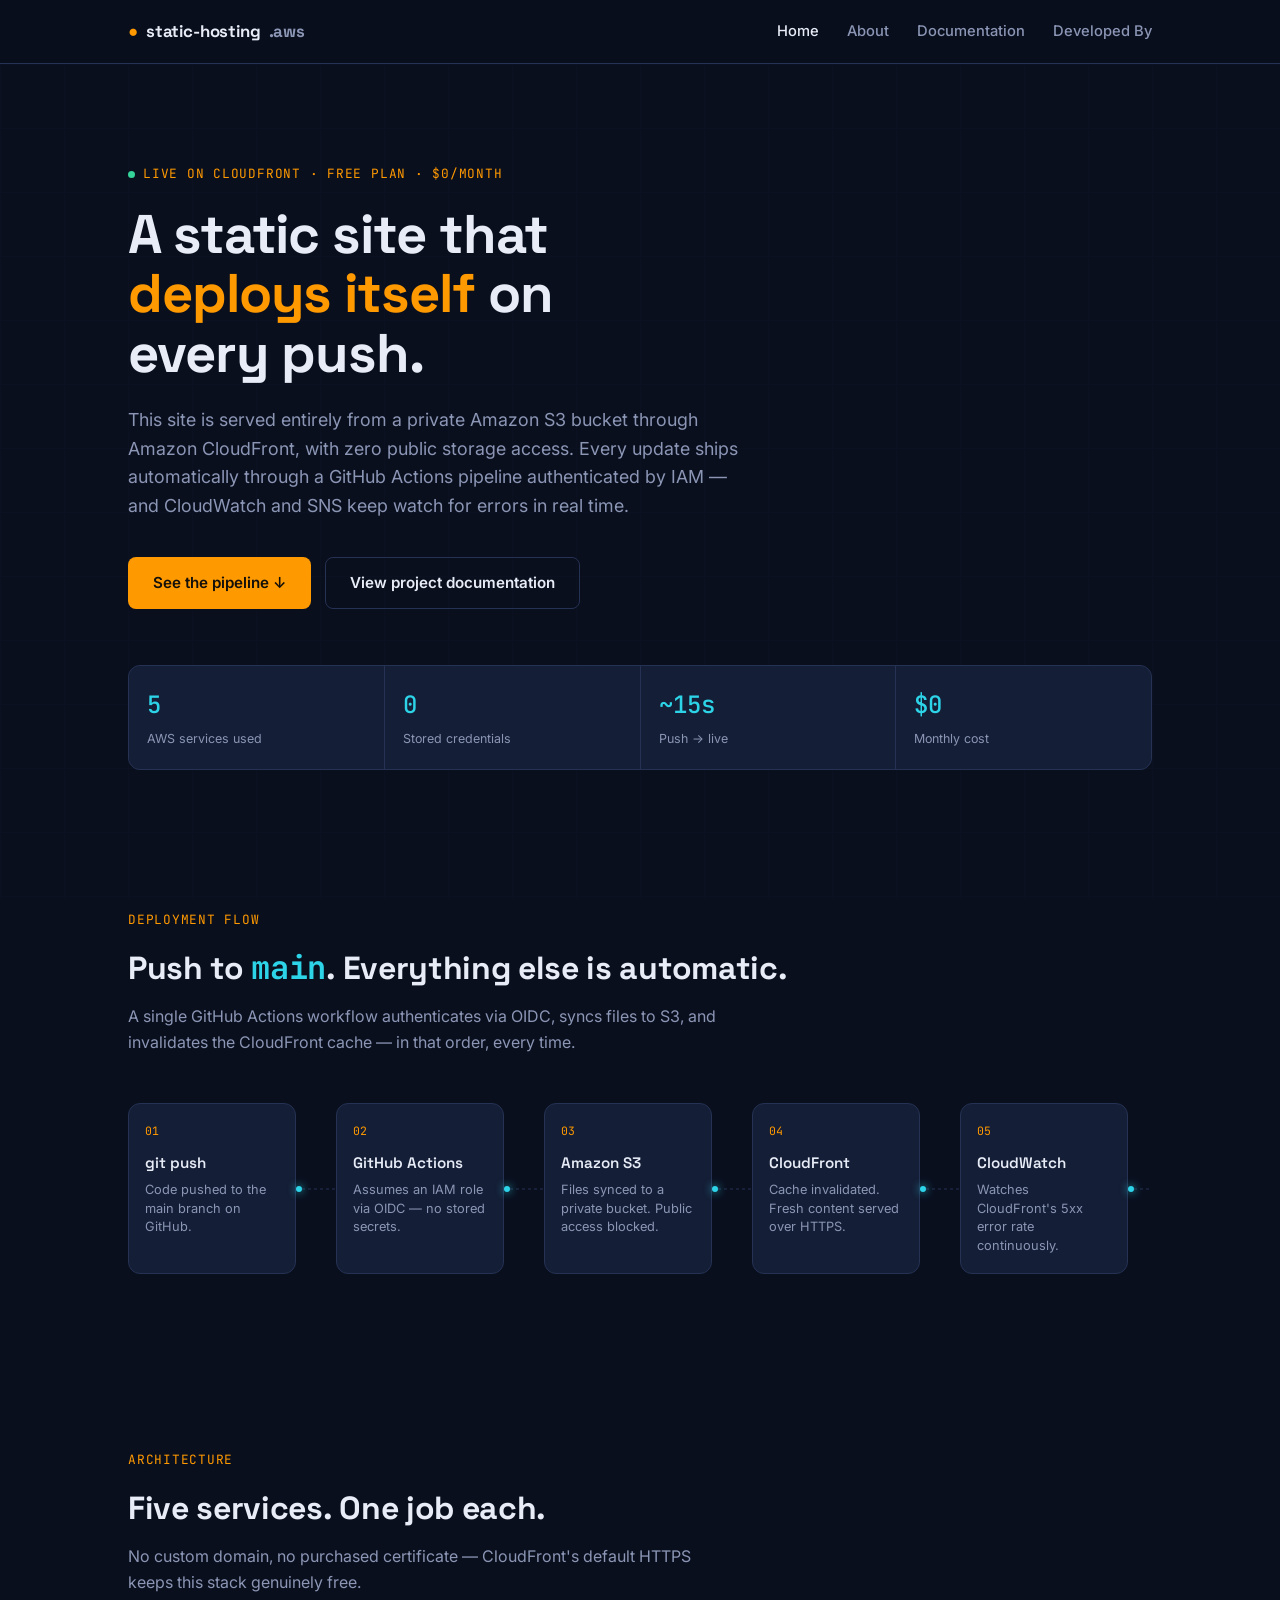
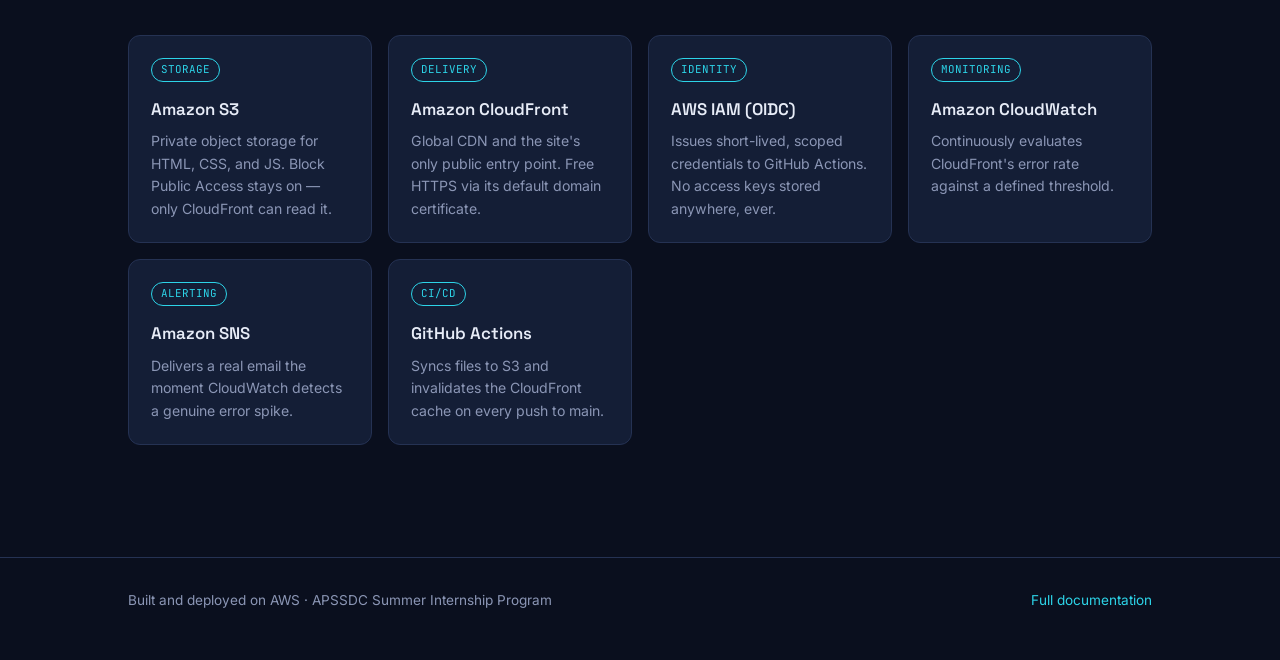
==== commit c4fb04ea: "Final changes made" ====
--- a/index.html
+++ b/index.html
@@ -15,8 +15,8 @@
     <div class="nav-links">
       <a href="index.html" class="active">Home</a>
       <a href="about.html">About</a>
+      <a href="document.html">Documentation</a>
       <a href="team.html">Developed By</a>
-      <a href="document.html">Document</a>
     </div>
   </div>
 </nav>
@@ -139,7 +139,6 @@
   <div class="wrap footer-inner">
     <div>Built and deployed on AWS · APSSDC Summer Internship Program</div>
     <div class="footer-links">
-      <a href="team.html">Meet the team</a>
       <a href="document.html">Full documentation</a>
     </div>
   </div>
--- a/style.css
+++ b/style.css
@@ -442,12 +442,6 @@
   margin-bottom: 6px;
   line-height: 1.3;
 }
-.team-tile .role {
-  font-family: var(--font-mono);
-  font-size: 0.72rem;
-  color: var(--signal);
-  margin-bottom: 14px;
-}
 .team-tile .meta {
   font-size: 0.78rem;
   color: var(--text-muted);
@@ -484,7 +478,12 @@
 }
 .doc-card .filetype.pdf { color: #FF6B6B; background: rgba(255,107,107,0.12); }
 .doc-card .filetype.docx { color: #4D9FFF; background: rgba(77,159,255,0.12); }
-.doc-card h3 { font-family: var(--font-display); font-size: 1.1rem; }
+.doc-card h3 {
+  font-family: var(--font-display);
+  font-size: 1.1rem;
+  overflow-wrap: break-word;
+  word-break: break-word;
+}
 .doc-card p { font-size: 0.86rem; color: var(--text-muted); }
 .doc-meta-row {
   display: flex; gap: 18px; font-size: 0.78rem; color: var(--text-muted);
